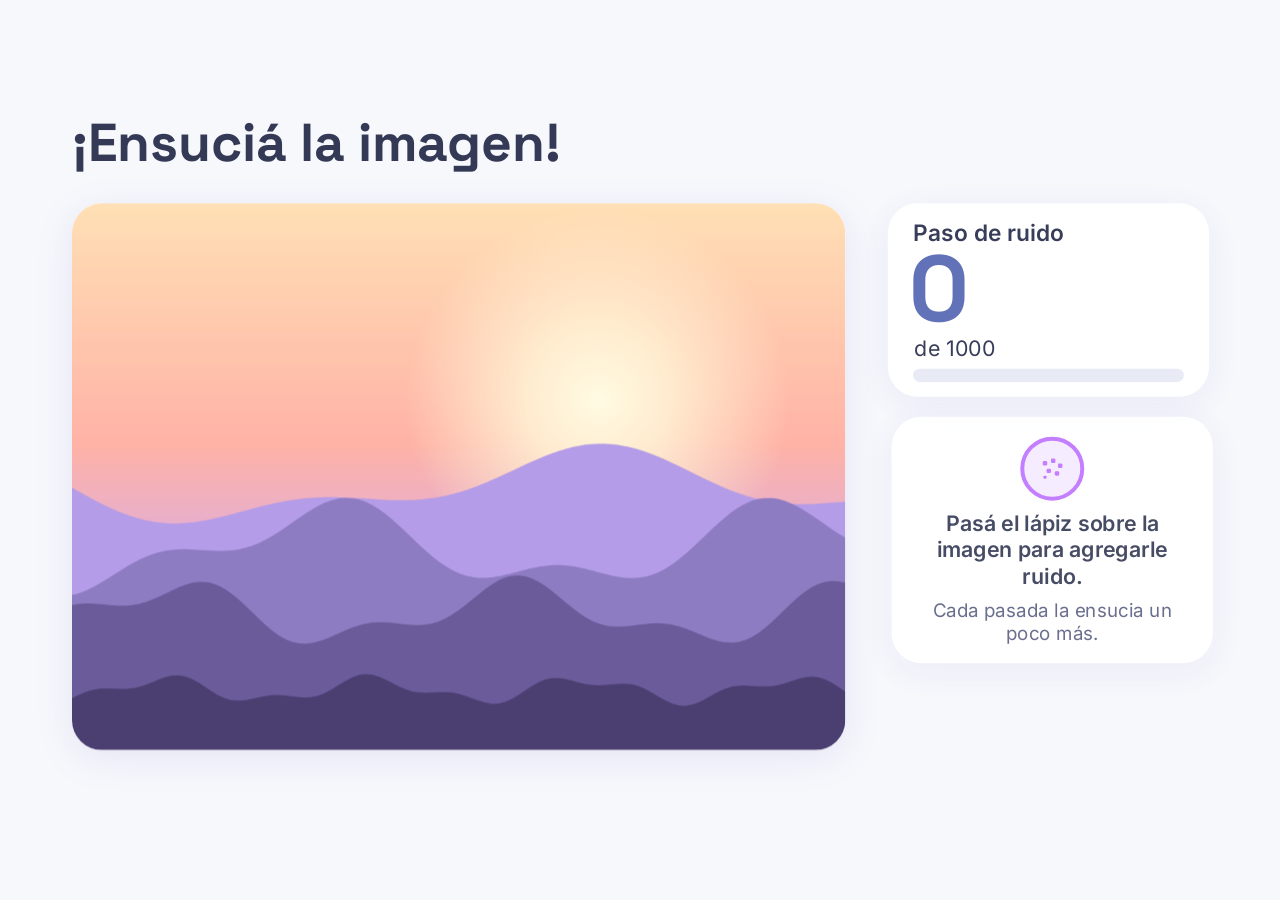
==== nucleos/nucleo-difusion.html @ 3b5c89e5 "juego n3" ====
<!DOCTYPE html>
<html lang="es">
<head>
<meta charset="UTF-8">
<title>Juego: modelos de difusión</title>
<link rel="stylesheet" href="../libs/fuentes.css">
<link rel="stylesheet" href="../css/base.css">
<link rel="stylesheet" href="../css/difusion.css">
</head>
<body>

<div id="escenario">

  <!-- ===================== PANTALLA 1: ENSUCIAR (jugable) ===================== -->
  <section id="d1" class="slide d-slide">
    <h1 class="titulo d-titulo" id="d1-titulo"></h1>
    <div class="d-marco" id="d1-marco"></div>
    <div class="tarjeta d-card d-contador">
      <div class="d-etq" id="d1-etq"></div>
      <div class="d-num" id="d1-num">0</div>
      <div class="d-de" id="d1-de"></div>
      <div class="d-barra"><div class="d-barra-fill" id="d1-barra"></div></div>
    </div>
    <div class="tarjeta d-card d-especial">
      <div class="d-consigna">
        <div class="anillo-demo"><svg viewBox="0 0 40 40"><g fill="#BD72FF"><rect x="5" y="8" width="7" height="7" rx="2"/><rect x="18" y="4" width="7" height="7" rx="2"/><rect x="29" y="12" width="7" height="7" rx="2"/><rect x="11" y="20" width="7" height="7" rx="2"/><rect x="24" y="24" width="7" height="7" rx="2"/><rect x="6" y="31" width="5" height="5" rx="1.5"/></g></svg></div>
        <p id="d1-consigna"></p>
        <small id="d1-consigna-sub"></small>
      </div>
    </div>
    <div class="d-fila">
      <div class="d-mascota" id="d1-mascota" data-estado="neutral"><span>Mascota<br></span><span>neutral</span></div>
      <div class="tarjeta d-burbuja" id="d1-msg"></div>
    </div>
    <div class="d-aviso" id="d1-aviso"></div>

    <!-- Puntero grande: aro del tamaño del pincel, con ícono al centro -->
    <div id="d-cursor">
      <div class="anillo"></div>
      <canvas width="35" height="35"></canvas>
      <div class="icono"><svg viewBox="0 0 40 40"><g fill="#BD72FF"><rect x="5" y="8" width="7" height="7" rx="2"/><rect x="18" y="4" width="7" height="7" rx="2"/><rect x="29" y="12" width="7" height="7" rx="2"/><rect x="11" y="20" width="7" height="7" rx="2"/><rect x="24" y="24" width="7" height="7" rx="2"/><rect x="6" y="31" width="5" height="5" rx="1.5"/></g></svg></div>
    </div>
  </section>

  <!-- ===================== PANTALLA 2: RECONSTRUIR ===================== -->
  <section id="d2" class="slide d-slide">
    <h1 class="titulo d-titulo" id="d2-titulo"></h1>
    <div class="d-marco" id="d2-marco"></div>
    <div class="tarjeta d-card d-contador">
      <div class="d-etq" id="d2-etq"></div>
      <div class="d-num" id="d2-num">0</div>
      <div class="d-de" id="d2-de"></div>
      <div class="d-barra"><div class="d-barra-fill" id="d2-barra"></div></div>
    </div>
    <div class="tarjeta d-card d-especial">
      <div class="d-etq" id="d2-pred-etq">Ruido predicho</div>
      <canvas class="d-pred" id="d2-pred" width="101" height="50"></canvas>
      <div class="d-pred-txt" id="d2-pred-txt"></div>
    </div>
    <div class="d-fila">
      <div class="d-mascota" id="d2-mascota" data-estado="neutral"><span>Mascota<br></span><span>neutral</span></div>
      <div class="tarjeta d-burbuja" id="d2-msg"></div>
    </div>
    <div class="d-aviso" id="d2-aviso"></div>
  </section>

  <!-- ===================== PANTALLA 3: GENERAR ===================== -->
  <section id="d3" class="slide d-slide">
    <h1 class="titulo d-titulo" id="d3-titulo"></h1>
    <div class="d-marco" id="d3-marco"></div>
    <div class="tarjeta d-card d-contador">
      <div class="d-etq" id="d3-etq"></div>
      <div class="d-num" id="d3-num">0</div>
      <div class="d-de" id="d3-de"></div>
      <div class="d-barra"><div class="d-barra-fill" id="d3-barra"></div></div>
    </div>
    <div class="tarjeta d-card d-especial">
      <div class="d-etq" id="d3-prompt-etq"></div>
      <div class="d-prompt"><span id="d3-prompt"></span><span class="d-caret"></span></div>
    </div>
    <div class="d-fila">
      <div class="d-mascota" id="d3-mascota" data-estado="neutral"><span>Mascota<br></span><span>neutral</span></div>
      <div class="tarjeta d-burbuja" id="d3-msg"></div>
    </div>
    <div class="d-aviso" id="d3-aviso"></div>
  </section>

</div>

<script src="../libs/gsap.min.js"></script>
<script src="../libs/SplitText.min.js"></script>
<script src="../js/puente.js"></script>
<script src="../js/difusion.js"></script>
<script>
  Infografia.escalar("#escenario", 1920, 1080);

  function iniciar() {
    // Si lo pegás dentro de otro núcleo: Infografia.presentacion([ ...tusPantallas, ...Difusion.pantallas() ])
    Infografia.presentacion(Difusion.pantallas(), { transicion: "fundido", duracion: 0.8 });
  }
  (document.fonts && document.fonts.ready ? document.fonts.ready : Promise.resolve()).then(iniciar);
</script>
</body>
</html>
---- libs/fuentes.css ----
@font-face { font-family: "Space Grotesk"; font-weight: 400; font-display: block; src: url("fonts/space-grotesk-latin-400-normal.woff2") format("woff2"); }
@font-face { font-family: "Space Grotesk"; font-weight: 700; font-display: block; src: url("fonts/space-grotesk-latin-700-normal.woff2") format("woff2"); }
@font-face { font-family: "Inter"; font-weight: 400; font-display: block; src: url("fonts/inter-latin-400-normal.woff2") format("woff2"); }
@font-face { font-family: "Inter"; font-weight: 600; font-display: block; src: url("fonts/inter-latin-600-normal.woff2") format("woff2"); }
---- css/base.css ----
/* base.css: tokens y estilos compartidos por todos los núcleos.
   Los colores y tipografías se cambian acá una sola vez. */
:root {
  --fondo: #F7F8FC;
  --tinta: #343A56;
  --violeta: #BD72FF;
}

* { box-sizing: border-box; margin: 0; padding: 0; }

/* El fondo de la página es el mismo que el del diseño: si la pantalla real tiene otra proporción,
   las franjas sobrantes no se notan. */
html, body { height: 100%; overflow: hidden; background: var(--fondo); cursor: none; }

/* Escenario de tamaño fijo: puente.js lo escala para que entre en cualquier pantalla */
#escenario { background: var(--fondo); color: var(--tinta); font-family: "Inter", system-ui, sans-serif; }

.slide { background: var(--fondo); overflow: hidden; }
.slide[hidden] { display: none; }

/* Título de pantalla: Space Grotesk Bold 80 */
.titulo { font-family: "Space Grotesk", system-ui, sans-serif; font-weight: 700; font-size: 80px; line-height: 100px; color: var(--tinta); }

/* Texto de bloque: Inter 36, regular con palabras en negrita */
.texto { font-family: "Inter", system-ui, sans-serif; font-weight: 400; font-size: 36px; line-height: 44px; color: var(--tinta); }
.texto b { font-weight: 700; }
.texto .vio { font-weight: 700; color: var(--violeta); }

/* Tarjeta blanca */
.tarjeta { position: absolute; background: #fff; border-radius: 45px; box-shadow: 0 12px 56px rgba(120, 110, 200, .10); }

/* Sombra ovalada hecha con código (se posiciona y dimensiona en el CSS de cada núcleo) */
.sombra-ovalo { position: absolute; border-radius: 50%; pointer-events: none;
  background: radial-gradient(ellipse at center, rgba(189, 114, 255, .55) 0%, rgba(189, 114, 255, .22) 45%, rgba(189, 114, 255, 0) 72%); }

img { display: block; user-select: none; -webkit-user-drag: none; }
---- css/difusion.css ----
/* difusion.css: juego de modelos de difusión (3 pantallas). Escenario 1920x1080. */

.d-slide { touch-action: none; user-select: none; -webkit-user-select: none; }

.d-titulo { position: absolute; left: 108px; top: 28px; width: 1700px; }

/* Marco de la imagen: dos capas, la imagen nítida abajo y el ruido (pixelado) arriba */
.d-marco { position: absolute; left: 108px; top: 170px; width: 1160px; height: 820px; border-radius: 45px; overflow: hidden;
           background: #fff; box-shadow: 0 12px 56px rgba(120, 110, 200, .14); }
.d-marco canvas, .d-marco video { position: absolute; left: 0; top: 0; width: 1160px; height: 820px; }
.d-marco .d-ruido { image-rendering: pixelated; }

/* Columna derecha */
.d-card { position: absolute; left: 1330px; width: 482px; }
.d-contador { top: 170px; height: 290px; }
.d-especial { top: 490px; height: 370px; }

.d-etq { position: absolute; left: 38px; top: 24px; font-size: 34px; font-weight: 600; line-height: 40px; color: var(--tinta); }
.d-num { position: absolute; left: 34px; top: 58px; font-family: "Space Grotesk", sans-serif; font-weight: 700; font-size: 140px; line-height: 1;
         color: #5F6FB8; font-variant-numeric: tabular-nums; }
.d-de  { position: absolute; left: 40px; top: 200px; font-size: 32px; line-height: 36px; color: var(--tinta); }
.d-barra { position: absolute; left: 38px; right: 38px; top: 248px; height: 20px; border-radius: 10px; background: #E8EAF5; overflow: hidden; }
.d-barra-fill { height: 100%; width: 0%; border-radius: 10px; background: linear-gradient(90deg, #ACE7FE, #F9CEDF 50%, #FED7C5); }

/* Tarjeta de consigna (pantalla 1) */
.d-consigna { position: absolute; inset: 0; display: flex; flex-direction: column; align-items: center; padding: 30px 38px; text-align: center; gap: 14px; }
.d-consigna .anillo-demo { position: relative; width: 96px; height: 96px; flex: none; border-radius: 50%; border: 6px solid var(--violeta); background: rgba(189,114,255,.14); }
.d-consigna p { font-size: 32px; line-height: 40px; font-weight: 600; }
.d-consigna small { font-size: 28px; line-height: 34px; font-weight: 400; color: #5a6082; }

/* Ruido que predice el modelo (pantalla 2) */
.d-pred { position: absolute; left: 38px; top: 86px; width: 406px; height: 190px; border-radius: 22px; image-rendering: pixelated; background: #8a8a8a; }
.d-pred-txt { position: absolute; left: 38px; right: 38px; top: 290px; font-size: 28px; line-height: 34px; color: #5a6082; }

/* Prompt (pantalla 3) */
.d-prompt { position: absolute; left: 38px; right: 38px; top: 86px; font-size: 38px; line-height: 50px; font-weight: 600; color: var(--tinta); }
.d-caret { display: inline-block; width: 4px; height: 42px; margin-left: 4px; vertical-align: -6px; background: var(--violeta); animation: d-parpadeo 0.9s steps(1) infinite; }
@keyframes d-parpadeo { 50% { opacity: 0; } }

/* Mascota (placeholder) + burbuja */
.d-fila { position: absolute; left: 1330px; top: 884px; width: 482px; height: 150px; display: flex; gap: 16px; align-items: center; }
.d-mascota { width: 140px; height: 140px; flex: none; border-radius: 50%; border: 4px dashed #BFC4E6; display: flex; align-items: center; justify-content: center;
             text-align: center; font-size: 22px; line-height: 26px; color: #8a90b8; }
.d-mascota span { display: block; }
.d-burbuja { position: relative; flex: 1; height: 150px; display: flex; align-items: center; padding: 0 24px; border-radius: 36px; font-size: 30px; line-height: 36px; font-weight: 700; color: var(--tinta); }

/* Aviso de continuar */
.d-aviso { position: absolute; left: 50%; top: 1008px; transform: translateX(-50%); padding: 12px 36px; border-radius: 999px; white-space: nowrap;
           background: rgba(189,114,255,.14); color: #8a3fe0; font-size: 30px; font-weight: 600; opacity: 0; visibility: hidden; }

/* Puntero grande (pantalla 1): aro del tamaño exacto del pincel */
#d-cursor { position: absolute; left: 0; top: 0; width: 152px; height: 152px; margin: -76px 0 0 -76px; opacity: 0; transition: opacity .18s; pointer-events: none; z-index: 30; }
#d-cursor.vis { opacity: 1; }
#d-cursor .anillo { position: absolute; inset: 0; border-radius: 50%; border: 6px solid var(--violeta); background: rgba(189,114,255,.12); transition: transform .12s, background .12s; }
#d-cursor.pres .anillo { transform: scale(.94); background: transparent; }
#d-cursor canvas { position: absolute; left: 6px; top: 6px; width: 140px; height: 140px; border-radius: 50%; opacity: 0; transition: opacity .12s; image-rendering: pixelated; }
#d-cursor.pres canvas { opacity: 1; }
#d-cursor .icono { position: absolute; left: 50%; top: 50%; width: 64px; height: 64px; margin: -32px 0 0 -32px; border-radius: 50%; background: #fff;
                   box-shadow: 0 4px 16px rgba(80, 60, 160, .25); display: flex; align-items: center; justify-content: center; }
#d-cursor .icono svg, .d-consigna .anillo-demo svg { width: 38px; height: 38px; }
.d-consigna .anillo-demo svg { position: absolute; left: 50%; top: 50%; margin: -19px 0 0 -19px; }
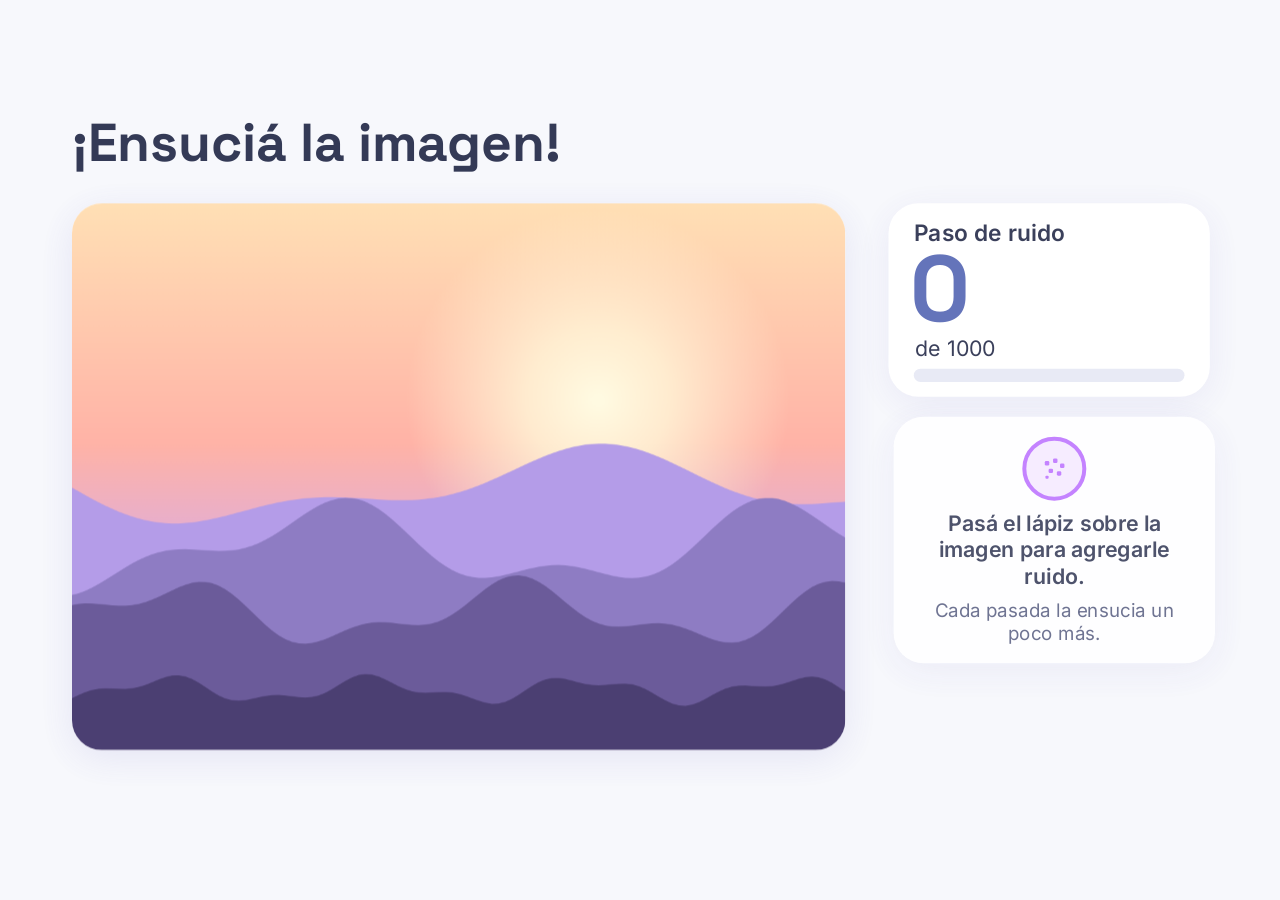
==== commit cd6fb779: "Separar HTML, CSS y JS de cada núcleo Co-Authored-By: Claude Opus 5.5 <noreply@anthropic.com>" ====
--- a/nucleos/nucleo-difusion.html
+++ b/nucleos/nucleo-difusion.html
@@ -91,14 +91,6 @@
 <script src="../libs/SplitText.min.js"></script>
 <script src="../js/puente.js"></script>
 <script src="../js/difusion.js"></script>
-<script>
-  Infografia.escalar("#escenario", 1920, 1080);
-
-  function iniciar() {
-    // Si lo pegás dentro de otro núcleo: Infografia.presentacion([ ...tusPantallas, ...Difusion.pantallas() ])
-    Infografia.presentacion(Difusion.pantallas(), { transicion: "fundido", duracion: 0.8 });
-  }
-  (document.fonts && document.fonts.ready ? document.fonts.ready : Promise.resolve()).then(iniciar);
-</script>
+<script src="../js/nucleo-difusion.js"></script>
 </body>
 </html>
